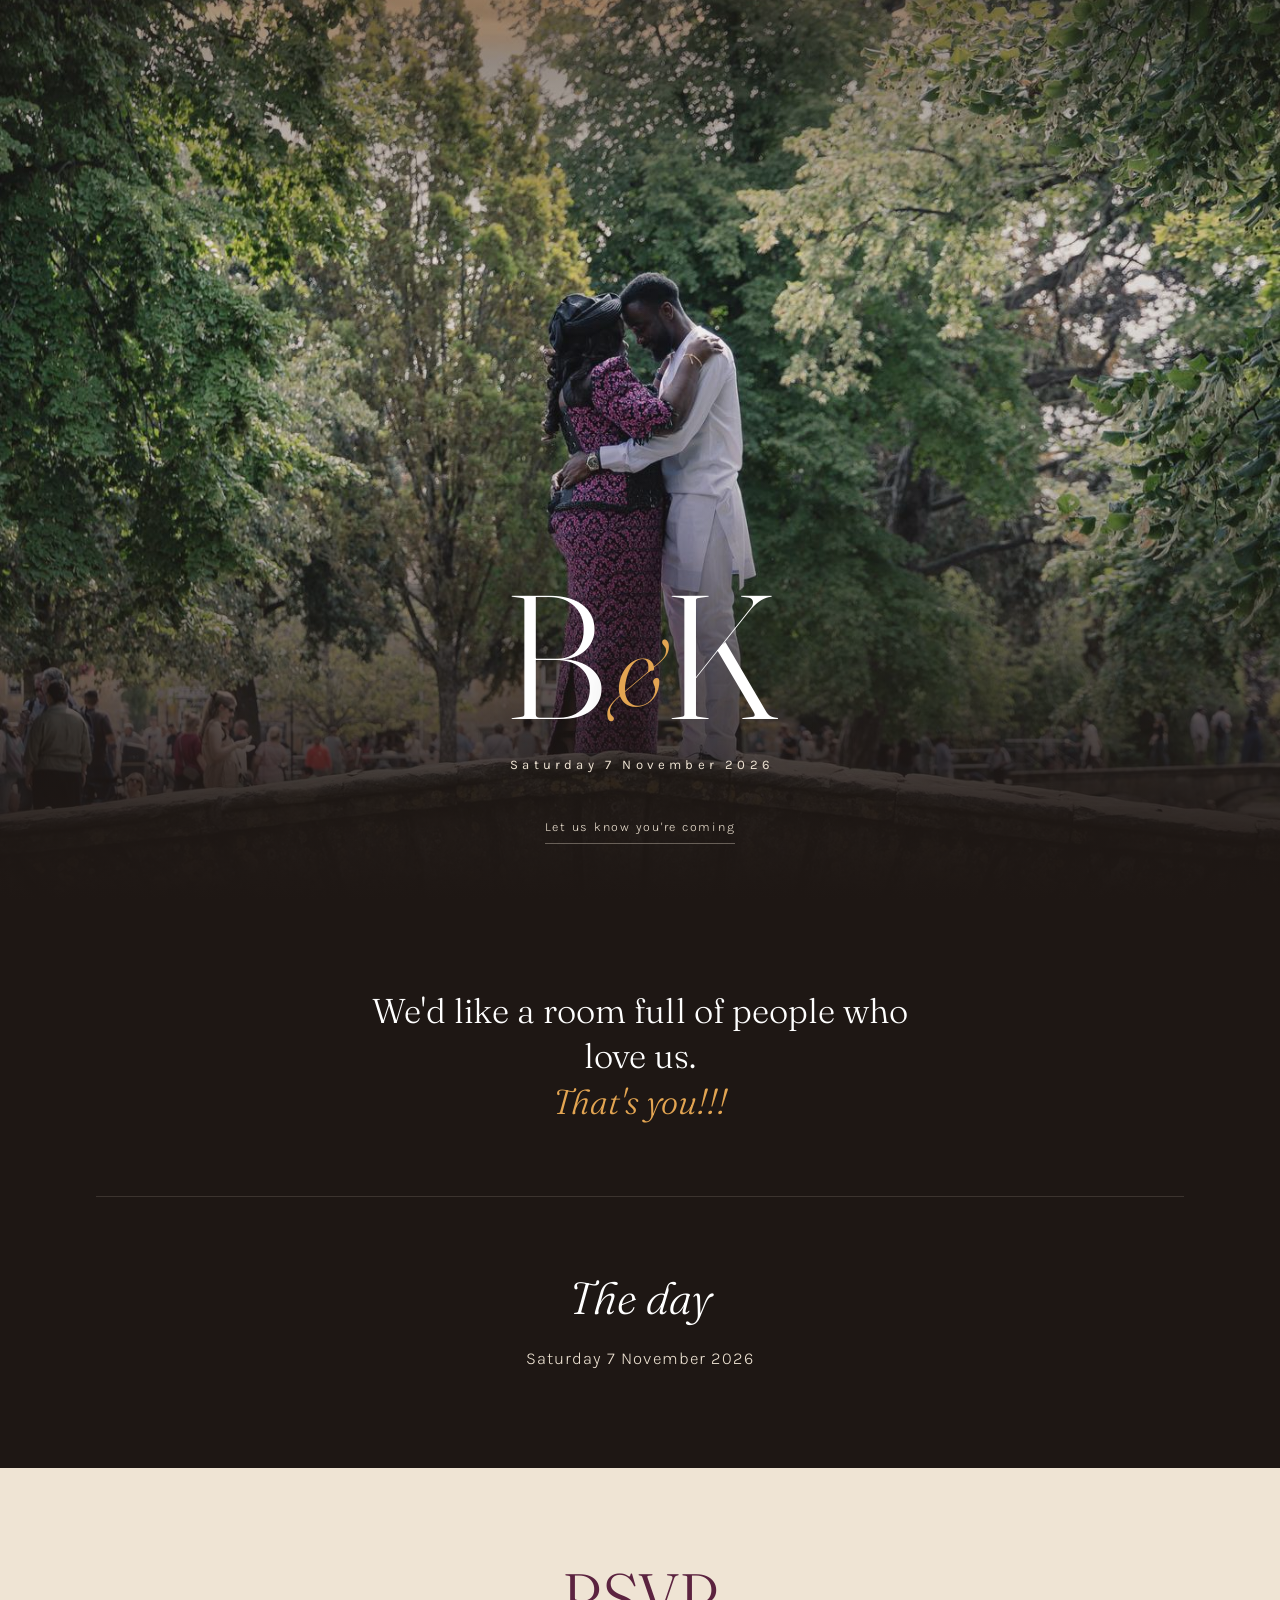
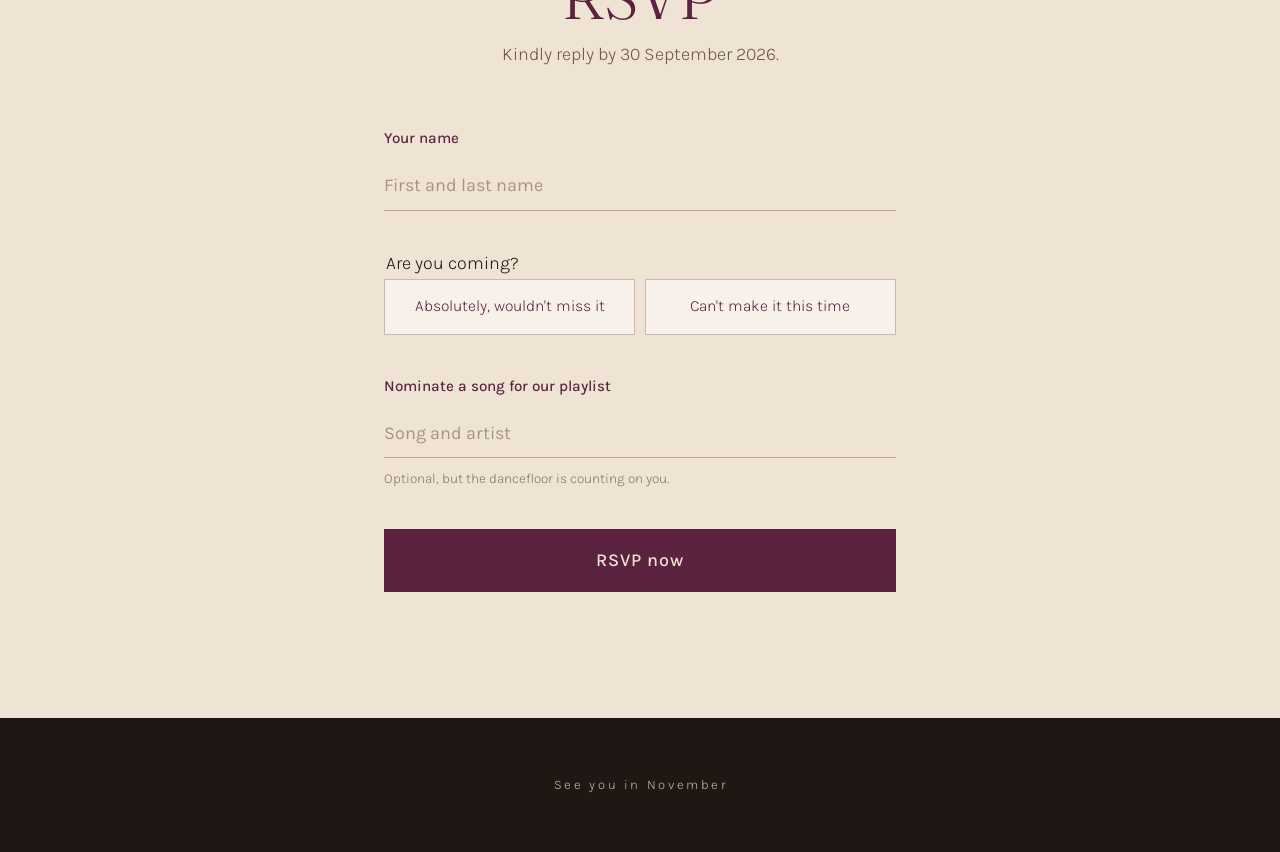
==== index.html @ d0246b5f "Add files via upload" ====
<!DOCTYPE html>
<html lang="en">
<head>
<meta charset="utf-8">
<meta name="viewport" content="width=device-width, initial-scale=1, viewport-fit=cover">
<title>B &amp; K — 7 November 2026</title>
<meta name="description" content="B &amp; K are getting married on Saturday 7 November 2026. Let us know you're coming.">
<meta property="og:title" content="B &amp; K — 7 November 2026">
<meta property="og:description" content="We're getting married. Let us know you're coming.">
<link rel="preconnect" href="https://fonts.googleapis.com">
<link rel="preconnect" href="https://fonts.gstatic.com" crossorigin>
<link href="https://fonts.googleapis.com/css2?family=Fraunces:ital,opsz,wght@0,9..144,300;0,9..144,400;0,9..144,600;1,9..144,300;1,9..144,400&family=Karla:wght@300;400;500;600&display=swap" rel="stylesheet">
<style>
  /* ─────────────────────────────────────────────
     RSVP DESTINATION — paste your Apps Script URL
     between the quotes. Setup steps are in README.md
     ───────────────────────────────────────────── */
  /* (the script constant lives at the bottom of this file) */

  :root{
    --ink:#1E1714;
    --ink-soft:#2C2320;
    --stone:#EFE4D4;
    --stone-dim:#C9B69E;
    --plum:#5C2340;
    --fuchsia:#C4126C;
    --amber:#E3A552;
    --measure:34rem;
    box-sizing:border-box;
    padding-top:env(safe-area-inset-top,0px);
    padding-bottom:env(safe-area-inset-bottom,0px);
    background:var(--ink);
  }
  *,*::before,*::after{box-sizing:inherit}
  html{scroll-padding-top:env(safe-area-inset-top,0px);-webkit-text-size-adjust:100%}
  body{
    margin:0;
    background:var(--ink);
    color:var(--stone);
    font-family:"Karla","Helvetica Neue",Arial,sans-serif;
    font-weight:300;
    font-size:clamp(1rem,.95rem + .25vw,1.125rem);
    line-height:1.65;
    overflow-x:hidden;
  }
  img{max-width:100%;display:block}
  ::selection{background:var(--fuchsia);color:#fff}
  :focus-visible{outline:2px solid var(--amber);outline-offset:3px;border-radius:2px}

  /* ── hero ───────────────────────────────── */
  .hero{
    position:relative;
    min-height:100svh;
    display:grid;
    grid-template-rows:1fr auto;
    isolation:isolate;
  }
  .hero__photo{
    position:absolute;inset:0;z-index:-2;
    width:100%;height:100%;object-fit:cover;object-position:50% 38%;
  }
  .hero::after{
    content:"";position:absolute;inset:0;z-index:-1;
    background:
      linear-gradient(to bottom,rgba(30,23,20,.42) 0%,rgba(30,23,20,0) 28%,rgba(30,23,20,.15) 55%,rgba(30,23,20,.88) 90%,var(--ink) 100%);
  }
  .hero__inner{
    align-self:end;
    padding:0 1.5rem 3.5rem;
    text-align:center;
  }
  .names{
    margin:0;
    font-family:"Fraunces",Georgia,serif;
    font-optical-sizing:auto;
    font-weight:300;
    font-size:clamp(4.5rem,22vw,11rem);
    line-height:.86;
    letter-spacing:-.02em;
    color:#fff;
    text-shadow:0 2px 40px rgba(20,12,8,.55);
  }
  .names .amp{
    font-style:italic;
    font-weight:300;
    font-size:.52em;
    color:var(--amber);
    display:inline-block;
    transform:translateY(-.14em);
    margin:0 .06em;
  }
  .when{
    margin:1.4rem 0 0;
    font-size:.82rem;
    letter-spacing:.32em;
    text-indent:.32em;
    font-weight:400;
    color:var(--stone);
    opacity:.92;
  }
  .hero__cue{
    display:inline-block;
    margin-top:2.6rem;
    font-size:.78rem;
    letter-spacing:.14em;
    color:var(--stone);
    text-decoration:none;
    border-bottom:1px solid rgba(239,228,212,.35);
    padding-bottom:.35rem;
    transition:border-color .3s,color .3s;
  }
  .hero__cue:hover{border-color:var(--amber);color:var(--amber)}

  /* ── generic section ────────────────────── */
  .wrap{width:min(100% - 2.5rem,68rem);margin-inline:auto}
  .note{
    max-width:var(--measure);
    margin-inline:auto;
    text-align:center;
    padding:5.5rem 0 3.5rem;
  }
  .note p{margin:0 0 1.1rem}
  .note p:last-child{margin-bottom:0}
  .lead{
    font-family:"Fraunces",Georgia,serif;
    font-weight:300;
    font-size:clamp(1.45rem,1.1rem + 1.6vw,2.15rem);
    line-height:1.32;
    color:#fff;
  }
  .lead em{font-style:italic;color:var(--amber)}
  .dim{color:var(--stone-dim);font-size:1rem}

  /* ── the day ────────────────────────────── */
  .day{
    text-align:center;
    padding:1rem 0 5.5rem;
    border-top:1px solid rgba(239,228,212,.14);
    margin-top:1rem;
  }
  .day h2{
    font-family:"Fraunces",Georgia,serif;
    font-weight:300;
    font-style:italic;
    font-size:clamp(1.8rem,1.3rem + 2vw,2.8rem);
    margin:3rem 0 .6rem;
    color:#fff;
  }
  .day .date{
    font-size:1.05rem;
    letter-spacing:.06em;
    margin:0 0 .5rem;
  }
  .day .place{color:var(--stone-dim);margin:0;max-width:30rem;margin-inline:auto}

  /* ── rsvp ───────────────────────────────── */
  .rsvp{
    background:var(--stone);
    color:var(--ink);
    padding:clamp(3.5rem,8vw,6rem) 0 clamp(3.5rem,8vw,5.5rem);
  }
  .rsvp__head{text-align:center;max-width:28rem;margin:0 auto clamp(2.5rem,5vw,3.5rem)}
  .rsvp h2{
    font-family:"Fraunces",Georgia,serif;
    font-weight:300;
    font-size:clamp(2.4rem,1.6rem + 3.5vw,4rem);
    line-height:1;
    margin:0 0 .75rem;
    color:var(--plum);
  }
  .rsvp__head p{margin:0;color:#6B564A}
  form{width:min(100%,32rem);margin-inline:auto}
  .field{margin-bottom:2.4rem}
  .field > label,
  .field > legend{
    display:block;
    font-size:.95rem;
    font-weight:500;
    color:var(--plum);
    margin-bottom:.7rem;
    padding:0;
  }
  .field input[type=text]{
    width:100%;
    font:inherit;
    font-weight:400;
    color:var(--ink);
    background:transparent;
    border:0;
    border-bottom:1px solid rgba(92,35,64,.35);
    padding:.55rem 0;
    border-radius:0;
    transition:border-color .25s;
  }
  .field input[type=text]::placeholder{color:#A8937F}
  .field input[type=text]:focus{outline:none;border-bottom-color:var(--fuchsia);border-bottom-width:2px;padding-bottom:calc(.55rem - 1px)}
  .field input[type=text]:focus-visible{outline:none}
  fieldset{border:0;margin:0;padding:0}
  .choices{display:grid;gap:.6rem}
  @media (min-width:480px){.choices{grid-template-columns:1fr 1fr}}
  .choice input{position:absolute;opacity:0;width:0;height:0}
  .choice span{
    display:block;
    text-align:center;
    padding:.9rem 1rem;
    font-size:.98rem;
    color:var(--plum);
    background:rgba(255,255,255,.5);
    border:1px solid rgba(92,35,64,.28);
    cursor:pointer;
    transition:background .2s,color .2s,border-color .2s;
  }
  .choice span:hover{border-color:var(--fuchsia)}
  .choice input:checked + span{
    background:var(--fuchsia);
    border-color:var(--fuchsia);
    color:#fff;
  }
  .choice input:focus-visible + span{outline:2px solid var(--plum);outline-offset:2px}
  .hint{font-size:.85rem;color:#8A7362;margin:.6rem 0 0}
  .hp{position:absolute;left:-9999px;width:1px;height:1px;overflow:hidden}
  button{
    width:100%;
    font:inherit;
    font-weight:500;
    letter-spacing:.06em;
    color:var(--stone);
    background:var(--plum);
    border:0;
    padding:1.05rem 1.5rem;
    cursor:pointer;
    transition:background .25s,transform .1s;
  }
  button:hover{background:var(--fuchsia)}
  button:active{transform:translateY(1px)}
  button[disabled]{opacity:.6;cursor:progress}
  .status{
    margin:1rem 0 0;
    min-height:1.4rem;
    font-size:.92rem;
    text-align:center;
    color:#8A7362;
  }
  .status.error{color:#A8123C}
  .thanks{
    text-align:center;
    width:min(100%,32rem);
    margin-inline:auto;
    padding:1rem 0;
  }
  .thanks h3{
    font-family:"Fraunces",Georgia,serif;
    font-style:italic;
    font-weight:300;
    font-size:clamp(1.9rem,1.4rem + 2vw,2.6rem);
    color:var(--plum);
    margin:0 0 .6rem;
  }
  .thanks p{margin:0;color:#6B564A}
  [hidden]{display:none !important}

  /* ── footer ─────────────────────────────── */
  footer{
    text-align:center;
    padding:3.5rem 1.5rem calc(3.5rem + env(safe-area-inset-bottom,0px));
    color:var(--stone-dim);
    font-size:.82rem;
    letter-spacing:.2em;
    text-indent:.2em;
  }

  /* ── one orchestrated entrance ──────────── */
  @media (prefers-reduced-motion:no-preference){
    .names,.when,.hero__cue{animation:rise 1.4s cubic-bezier(.2,.7,.2,1) both}
    .when{animation-delay:.35s}
    .hero__cue{animation-delay:.6s}
    @keyframes rise{from{opacity:0;transform:translateY(1.6rem)}to{opacity:1;transform:none}}
  }
</style>
</head>
<body>

<header class="hero">
  <img class="hero__photo" src="[data-uri]" alt="A couple standing forehead to forehead on a stone bridge at dusk">
  <div></div>
  <div class="hero__inner">
    <h1 class="names">B<span class="amp">&amp;</span>K</h1>
    <p class="when">Saturday 7 November 2026</p>
    <a class="hero__cue" href="#rsvp">Let us know you're coming</a>
  </div>
</header>

<main>
  <section class="wrap note">
    <p class="lead">We'd like a room full of people who love us. <br><em>That's you!!!</em></p>
     </section>

  <!-- ── EDIT ME: venue and timings ───────────────────────── -->
  <section class="wrap day">
    <h2>The day</h2>
    <p class="date">Saturday 7 November 2026</p>
    </section>
  <!-- ─────────────────────────────────────────────────────── -->

  <section class="rsvp" id="rsvp">
    <div class="wrap">
      <div class="rsvp__head">
        <h2>RSVP</h2>
        <p>Kindly reply by 30 September 2026.</p>
      </div>

      <form id="rsvpForm" novalidate>
        <div class="field">
          <label for="name">Your name</label>
          <input type="text" id="name" name="name" autocomplete="name" placeholder="First and last name" required>
        </div>

        <div class="field">
          <fieldset>
            <legend>Are you coming?</legend>
            <div class="choices">
              <label class="choice">
                <input type="radio" name="attending" value="Coming" required>
                <span>Absolutely, wouldn't miss it</span>
              </label>
              <label class="choice">
                <input type="radio" name="attending" value="Not coming">
                <span>Can't make it this time</span>
              </label>
            </div>
          </fieldset>
        </div>

        <div class="field">
          <label for="song">Nominate a song for our playlist</label>
          <input type="text" id="song" name="song" placeholder="Song and artist">
          <p class="hint">Optional, but the dancefloor is counting on you.</p>
        </div>

        <div class="hp" aria-hidden="true">
          <label for="website">Leave this blank</label>
          <input type="text" id="website" name="website" tabindex="-1" autocomplete="off">
        </div>

        <button type="submit" id="submitBtn">RSVP now</button>
        <p class="status" id="status" role="status" aria-live="polite"></p>
      </form>

      <div class="thanks" id="thanks" hidden>
        <h3>Thank you</h3>
        <p id="thanksMsg"></p>
      </div>
    </div>
  </section>
</main>

<footer>See you in November</footer>

<script>
  /* ═══════════════════════════════════════════════════════════
     PASTE YOUR GOOGLE APPS SCRIPT WEB APP URL HERE.
     It looks like: https://script.google.com/macros/s/AKfyc.../exec
     Until you do, the form runs in preview mode and saves nothing.
     ═══════════════════════════════════════════════════════════ */
  const RSVP_ENDPOINT = "https://script.google.com/macros/s/AKfycbzqDVCNDYcggY2Yb4JEwYUBg-qzKwSTJ78Bicyq6BLkTdzgIsYIzqRPCXP6UVsBMOR4/exec";

  const form = document.getElementById('rsvpForm');
  const statusEl = document.getElementById('status');
  const btn = document.getElementById('submitBtn');
  const thanks = document.getElementById('thanks');
  const thanksMsg = document.getElementById('thanksMsg');

  form.addEventListener('submit', async function (e) {
    e.preventDefault();
    statusEl.textContent = '';
    statusEl.classList.remove('error');

    const nameInput = form.elements.name;
    const name = nameInput.value.trim();
    const attending = form.querySelector('input[name="attending"]:checked');

    if (!name) {
      statusEl.textContent = 'Please add your name so we know who to expect.';
      statusEl.classList.add('error');
      nameInput.focus();
      return;
    }
    if (!attending) {
      statusEl.textContent = 'Let us know whether you can make it.';
      statusEl.classList.add('error');
      return;
    }
    if (form.elements.website.value) return; // bot caught in the honeypot

    btn.disabled = true;
    btn.textContent = 'Sending…';

    const data = new FormData();
    data.append('name', name);
    data.append('attending', attending.value);
    data.append('song', form.elements.song.value.trim());
    data.append('page', location.href);

    try {
      if (RSVP_ENDPOINT) {
        await fetch(RSVP_ENDPOINT, { method: 'POST', mode: 'no-cors', body: data });
      } else {
        await new Promise(r => setTimeout(r, 600)); // preview mode
      }
      show(name, attending.value);
    } catch (err) {
      btn.disabled = false;
      btn.textContent = 'RSVP now';
      statusEl.textContent = 'That didn\u2019t send. Try once more, or message us directly.';
      statusEl.classList.add('error');
    }
  });

  function show(name, attending) {
    const first = name.split(' ')[0];
    thanksMsg.textContent = attending === 'Coming'
      ? first + ', you\u2019re on the list. We\u2019ll send the details nearer the time.'
      : 'We\u2019ll miss you, ' + first + '. Thank you for letting us know.';
    form.hidden = true;
    thanks.hidden = false;
    thanks.scrollIntoView({ behavior: 'smooth', block: 'center' });
  }
</script>
</body>
</html>
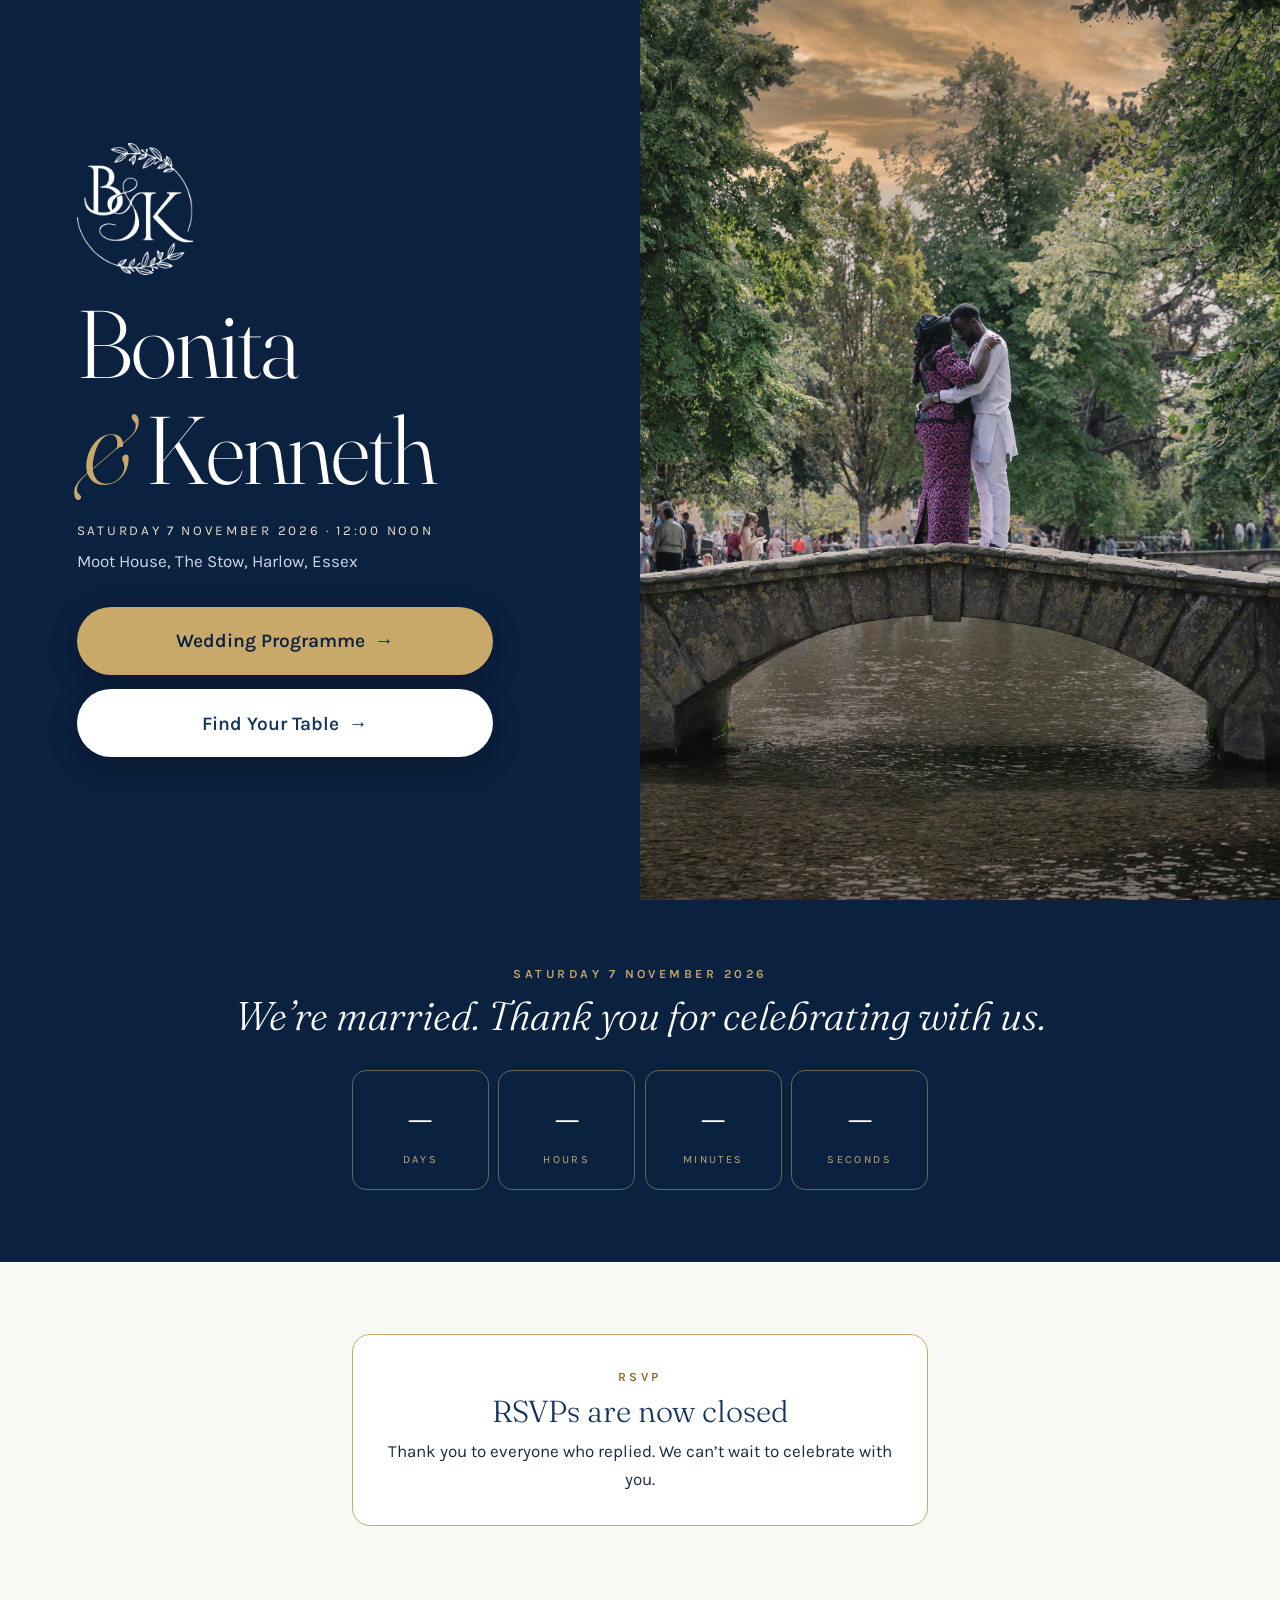
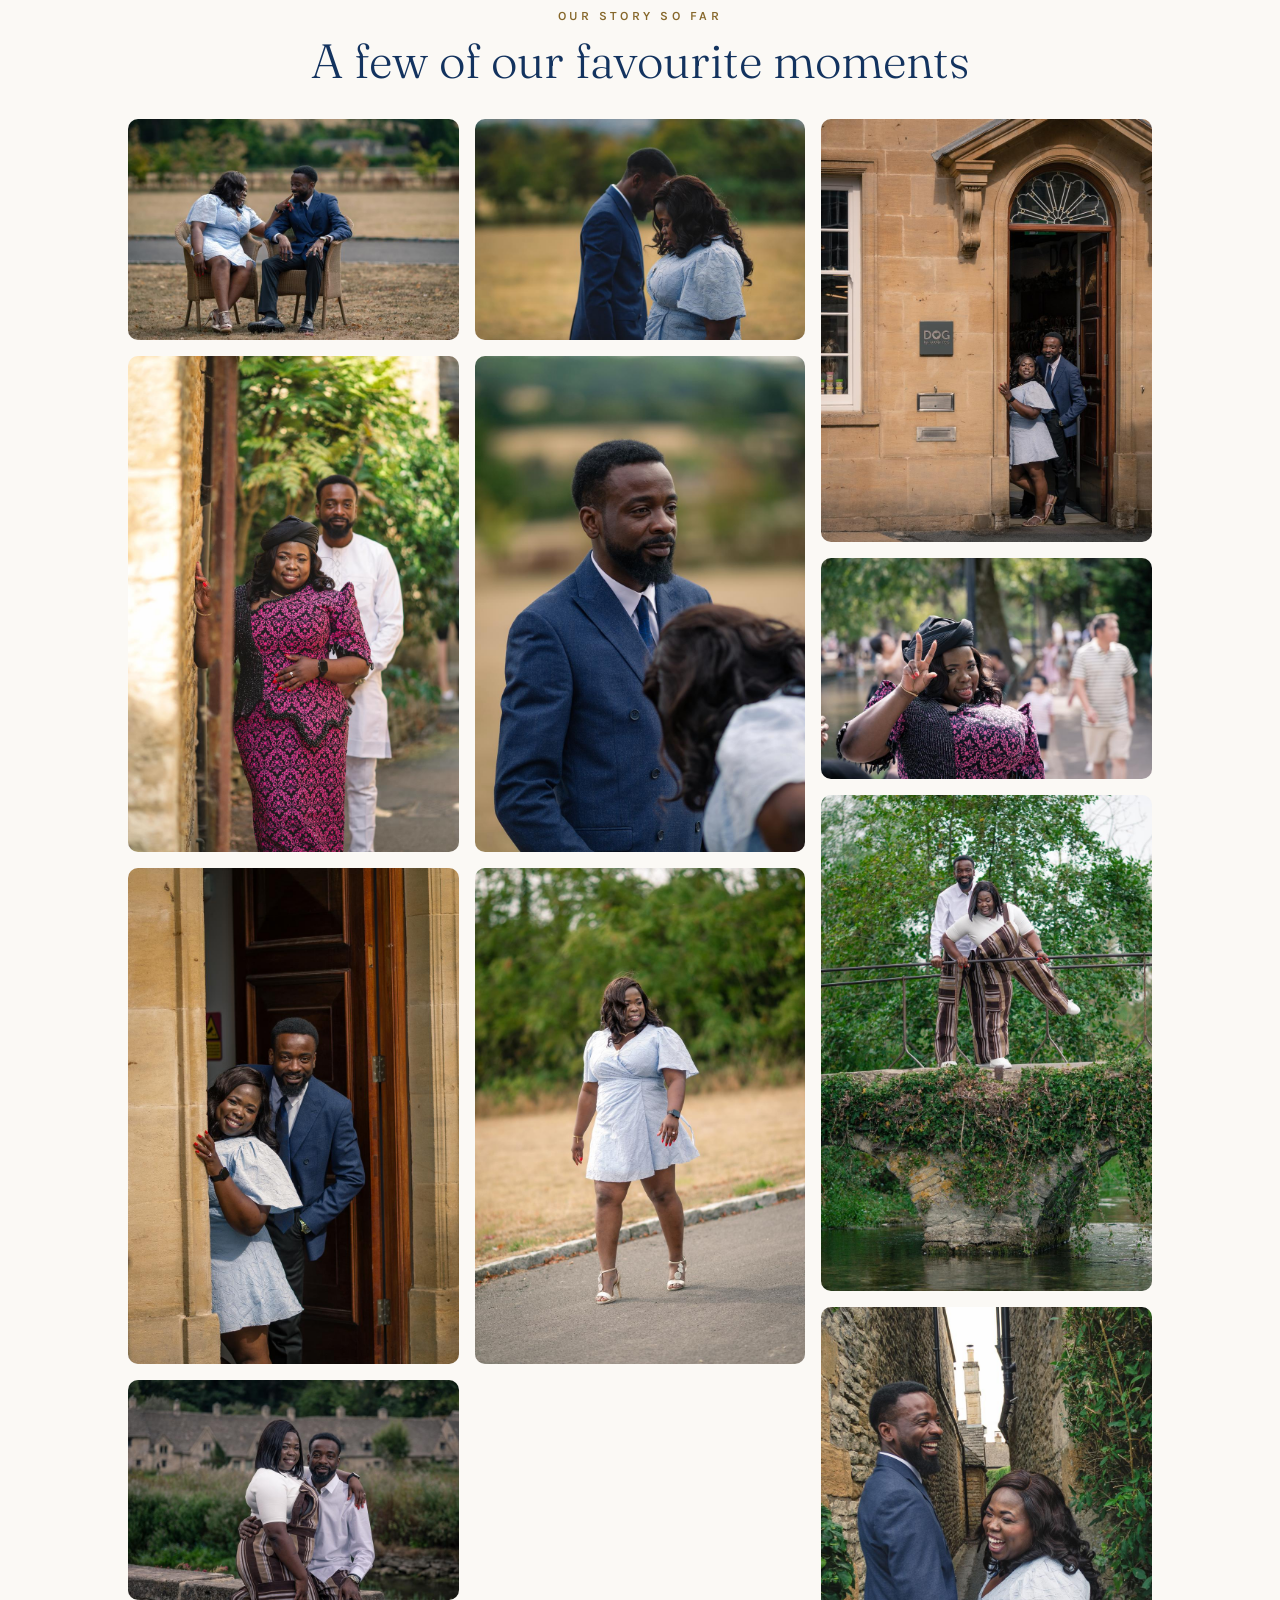
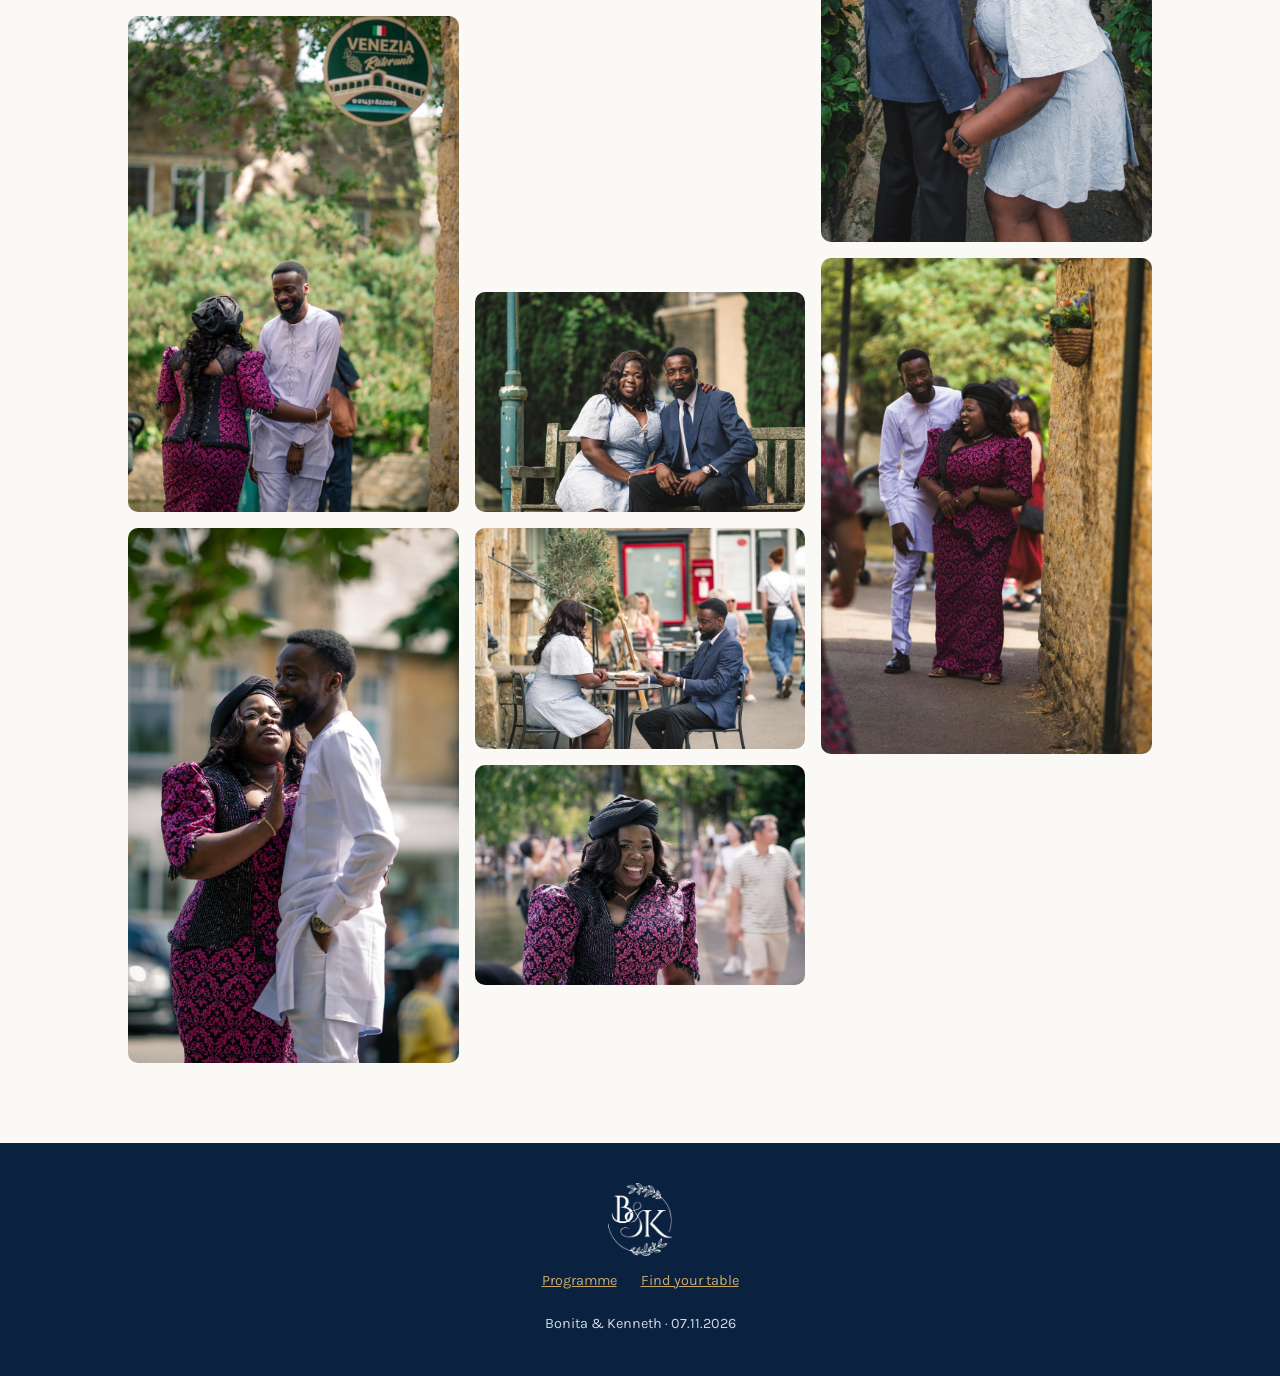
==== commit 4206da24: "New New" ====
--- a/index.html
+++ b/index.html
@@ -3,428 +3,113 @@
 <head>
 <meta charset="utf-8">
 <meta name="viewport" content="width=device-width, initial-scale=1, viewport-fit=cover">
-<title>B &amp; K — 7 November 2026</title>
-<meta name="description" content="B &amp; K are getting married on Saturday 7 November 2026. Let us know you're coming.">
-<meta property="og:title" content="B &amp; K — 7 November 2026">
-<meta property="og:description" content="We're getting married. Let us know you're coming.">
+<title>Bonita &amp; Kenneth · 7 November 2026</title>
+<meta name="description" content="Bonita &amp; Kenneth are getting married on Saturday 7 November 2026.">
+<meta property="og:title" content="Bonita &amp; Kenneth · 7 November 2026">
+<meta property="og:description" content="Programme, table plan and photos for our wedding day.">
+<meta property="og:image" content="https://bk2026.love/images/og.jpg">
+<meta name="twitter:card" content="summary_large_image">
+<link rel="icon" href="images/logo.png">
 <link rel="preconnect" href="https://fonts.googleapis.com">
 <link rel="preconnect" href="https://fonts.gstatic.com" crossorigin>
-<link href="https://fonts.googleapis.com/css2?family=Fraunces:ital,opsz,wght@0,9..144,300;0,9..144,400;0,9..144,600;1,9..144,300;1,9..144,400&family=Karla:wght@300;400;500;600&display=swap" rel="stylesheet">
-<style>
-  /* ─────────────────────────────────────────────
-     RSVP DESTINATION — paste your Apps Script URL
-     between the quotes. Setup steps are in README.md
-     ───────────────────────────────────────────── */
-  /* (the script constant lives at the bottom of this file) */
-
-  :root{
-    --ink:#1E1714;
-    --ink-soft:#2C2320;
-    --stone:#EFE4D4;
-    --stone-dim:#C9B69E;
-    --plum:#5C2340;
-    --fuchsia:#C4126C;
-    --amber:#E3A552;
-    --measure:34rem;
-    box-sizing:border-box;
-    padding-top:env(safe-area-inset-top,0px);
-    padding-bottom:env(safe-area-inset-bottom,0px);
-    background:var(--ink);
-  }
-  *,*::before,*::after{box-sizing:inherit}
-  html{scroll-padding-top:env(safe-area-inset-top,0px);-webkit-text-size-adjust:100%}
-  body{
-    margin:0;
-    background:var(--ink);
-    color:var(--stone);
-    font-family:"Karla","Helvetica Neue",Arial,sans-serif;
-    font-weight:300;
-    font-size:clamp(1rem,.95rem + .25vw,1.125rem);
-    line-height:1.65;
-    overflow-x:hidden;
-  }
-  img{max-width:100%;display:block}
-  ::selection{background:var(--fuchsia);color:#fff}
-  :focus-visible{outline:2px solid var(--amber);outline-offset:3px;border-radius:2px}
-
-  /* ── hero ───────────────────────────────── */
-  .hero{
-    position:relative;
-    min-height:100svh;
-    display:grid;
-    grid-template-rows:1fr auto;
-    isolation:isolate;
-  }
-  .hero__photo{
-    position:absolute;inset:0;z-index:-2;
-    width:100%;height:100%;object-fit:cover;object-position:50% 38%;
-  }
-  .hero::after{
-    content:"";position:absolute;inset:0;z-index:-1;
-    background:
-      linear-gradient(to bottom,rgba(30,23,20,.42) 0%,rgba(30,23,20,0) 28%,rgba(30,23,20,.15) 55%,rgba(30,23,20,.88) 90%,var(--ink) 100%);
-  }
-  .hero__inner{
-    align-self:end;
-    padding:0 1.5rem 3.5rem;
-    text-align:center;
-  }
-  .names{
-    margin:0;
-    font-family:"Fraunces",Georgia,serif;
-    font-optical-sizing:auto;
-    font-weight:300;
-    font-size:clamp(4.5rem,22vw,11rem);
-    line-height:.86;
-    letter-spacing:-.02em;
-    color:#fff;
-    text-shadow:0 2px 40px rgba(20,12,8,.55);
-  }
-  .names .amp{
-    font-style:italic;
-    font-weight:300;
-    font-size:.52em;
-    color:var(--amber);
-    display:inline-block;
-    transform:translateY(-.14em);
-    margin:0 .06em;
-  }
-  .when{
-    margin:1.4rem 0 0;
-    font-size:.82rem;
-    letter-spacing:.32em;
-    text-indent:.32em;
-    font-weight:400;
-    color:var(--stone);
-    opacity:.92;
-  }
-  .hero__cue{
-    display:inline-block;
-    margin-top:2.6rem;
-    font-size:.78rem;
-    letter-spacing:.14em;
-    color:var(--stone);
-    text-decoration:none;
-    border-bottom:1px solid rgba(239,228,212,.35);
-    padding-bottom:.35rem;
-    transition:border-color .3s,color .3s;
-  }
-  .hero__cue:hover{border-color:var(--amber);color:var(--amber)}
-
-  /* ── generic section ────────────────────── */
-  .wrap{width:min(100% - 2.5rem,68rem);margin-inline:auto}
-  .note{
-    max-width:var(--measure);
-    margin-inline:auto;
-    text-align:center;
-    padding:5.5rem 0 3.5rem;
-  }
-  .note p{margin:0 0 1.1rem}
-  .note p:last-child{margin-bottom:0}
-  .lead{
-    font-family:"Fraunces",Georgia,serif;
-    font-weight:300;
-    font-size:clamp(1.45rem,1.1rem + 1.6vw,2.15rem);
-    line-height:1.32;
-    color:#fff;
-  }
-  .lead em{font-style:italic;color:var(--amber)}
-  .dim{color:var(--stone-dim);font-size:1rem}
-
-  /* ── the day ────────────────────────────── */
-  .day{
-    text-align:center;
-    padding:1rem 0 5.5rem;
-    border-top:1px solid rgba(239,228,212,.14);
-    margin-top:1rem;
-  }
-  .day h2{
-    font-family:"Fraunces",Georgia,serif;
-    font-weight:300;
-    font-style:italic;
-    font-size:clamp(1.8rem,1.3rem + 2vw,2.8rem);
-    margin:3rem 0 .6rem;
-    color:#fff;
-  }
-  .day .date{
-    font-size:1.05rem;
-    letter-spacing:.06em;
-    margin:0 0 .5rem;
-  }
-  .day .place{color:var(--stone-dim);margin:0;max-width:30rem;margin-inline:auto}
-
-  /* ── rsvp ───────────────────────────────── */
-  .rsvp{
-    background:var(--stone);
-    color:var(--ink);
-    padding:clamp(3.5rem,8vw,6rem) 0 clamp(3.5rem,8vw,5.5rem);
-  }
-  .rsvp__head{text-align:center;max-width:28rem;margin:0 auto clamp(2.5rem,5vw,3.5rem)}
-  .rsvp h2{
-    font-family:"Fraunces",Georgia,serif;
-    font-weight:300;
-    font-size:clamp(2.4rem,1.6rem + 3.5vw,4rem);
-    line-height:1;
-    margin:0 0 .75rem;
-    color:var(--plum);
-  }
-  .rsvp__head p{margin:0;color:#6B564A}
-  form{width:min(100%,32rem);margin-inline:auto}
-  .field{margin-bottom:2.4rem}
-  .field > label,
-  .field > legend{
-    display:block;
-    font-size:.95rem;
-    font-weight:500;
-    color:var(--plum);
-    margin-bottom:.7rem;
-    padding:0;
-  }
-  .field input[type=text]{
-    width:100%;
-    font:inherit;
-    font-weight:400;
-    color:var(--ink);
-    background:transparent;
-    border:0;
-    border-bottom:1px solid rgba(92,35,64,.35);
-    padding:.55rem 0;
-    border-radius:0;
-    transition:border-color .25s;
-  }
-  .field input[type=text]::placeholder{color:#A8937F}
-  .field input[type=text]:focus{outline:none;border-bottom-color:var(--fuchsia);border-bottom-width:2px;padding-bottom:calc(.55rem - 1px)}
-  .field input[type=text]:focus-visible{outline:none}
-  fieldset{border:0;margin:0;padding:0}
-  .choices{display:grid;gap:.6rem}
-  @media (min-width:480px){.choices{grid-template-columns:1fr 1fr}}
-  .choice input{position:absolute;opacity:0;width:0;height:0}
-  .choice span{
-    display:block;
-    text-align:center;
-    padding:.9rem 1rem;
-    font-size:.98rem;
-    color:var(--plum);
-    background:rgba(255,255,255,.5);
-    border:1px solid rgba(92,35,64,.28);
-    cursor:pointer;
-    transition:background .2s,color .2s,border-color .2s;
-  }
-  .choice span:hover{border-color:var(--fuchsia)}
-  .choice input:checked + span{
-    background:var(--fuchsia);
-    border-color:var(--fuchsia);
-    color:#fff;
-  }
-  .choice input:focus-visible + span{outline:2px solid var(--plum);outline-offset:2px}
-  .hint{font-size:.85rem;color:#8A7362;margin:.6rem 0 0}
-  .hp{position:absolute;left:-9999px;width:1px;height:1px;overflow:hidden}
-  button{
-    width:100%;
-    font:inherit;
-    font-weight:500;
-    letter-spacing:.06em;
-    color:var(--stone);
-    background:var(--plum);
-    border:0;
-    padding:1.05rem 1.5rem;
-    cursor:pointer;
-    transition:background .25s,transform .1s;
-  }
-  button:hover{background:var(--fuchsia)}
-  button:active{transform:translateY(1px)}
-  button[disabled]{opacity:.6;cursor:progress}
-  .status{
-    margin:1rem 0 0;
-    min-height:1.4rem;
-    font-size:.92rem;
-    text-align:center;
-    color:#8A7362;
-  }
-  .status.error{color:#A8123C}
-  .thanks{
-    text-align:center;
-    width:min(100%,32rem);
-    margin-inline:auto;
-    padding:1rem 0;
-  }
-  .thanks h3{
-    font-family:"Fraunces",Georgia,serif;
-    font-style:italic;
-    font-weight:300;
-    font-size:clamp(1.9rem,1.4rem + 2vw,2.6rem);
-    color:var(--plum);
-    margin:0 0 .6rem;
-  }
-  .thanks p{margin:0;color:#6B564A}
-  [hidden]{display:none !important}
-
-  /* ── footer ─────────────────────────────── */
-  footer{
-    text-align:center;
-    padding:3.5rem 1.5rem calc(3.5rem + env(safe-area-inset-bottom,0px));
-    color:var(--stone-dim);
-    font-size:.82rem;
-    letter-spacing:.2em;
-    text-indent:.2em;
-  }
-
-  /* ── one orchestrated entrance ──────────── */
-  @media (prefers-reduced-motion:no-preference){
-    .names,.when,.hero__cue{animation:rise 1.4s cubic-bezier(.2,.7,.2,1) both}
-    .when{animation-delay:.35s}
-    .hero__cue{animation-delay:.6s}
-    @keyframes rise{from{opacity:0;transform:translateY(1.6rem)}to{opacity:1;transform:none}}
-  }
-</style>
+<link href="https://fonts.googleapis.com/css2?family=Fraunces:ital,opsz,wght@0,9..144,300;1,9..144,300&family=Karla:wght@400;600&display=swap" rel="stylesheet">
+<link rel="stylesheet" href="styles.css">
 </head>
 <body>
 
 <header class="hero">
-  <img class="hero__photo" src="[data-uri]